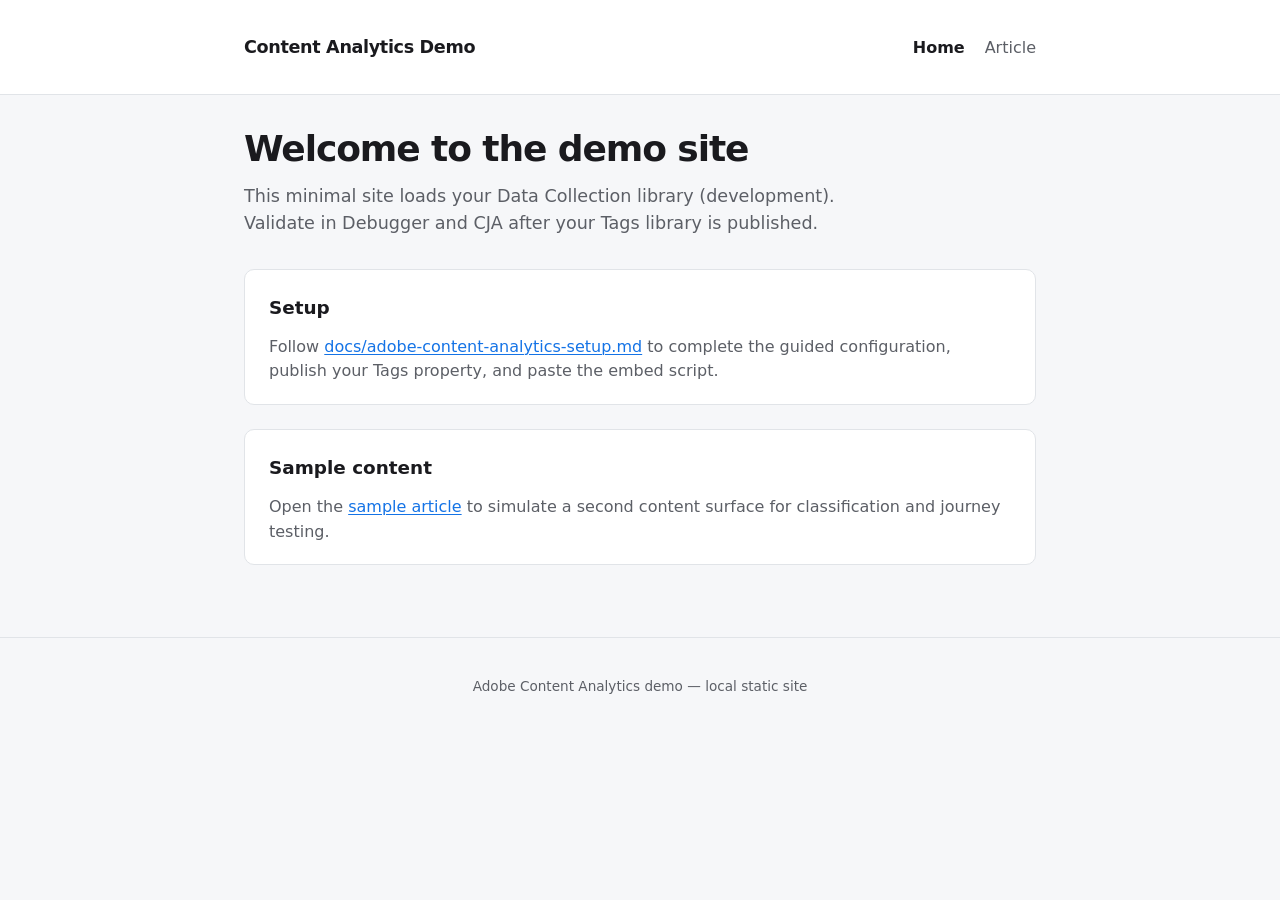
==== index.html @ 8f9f82d4 "Add Adobe Content Analytics static demo site Includes multi-page HTML, Tags embed snippet, setup doc" ====
<!DOCTYPE html>
<html lang="en">
  <head>
    <meta charset="utf-8" />
    <meta name="viewport" content="width=device-width, initial-scale=1" />
    <!-- Adobe Tags: load early in <head>. Keep in sync with snippets/tags-head.html. -->
    <script src="https://assets.adobedtm.com/ff6e3f45e83f/5d39978f682c/launch-60832f63047a-development.min.js" async></script>
    <title>ACA Demo — Home</title>
    <link rel="stylesheet" href="css/styles.css" />
  </head>
  <body>
    <a class="skip-link" href="#main">Skip to content</a>
    <header>
      <div class="header-inner">
        <p class="logo"><a href="index.html">Content Analytics Demo</a></p>
        <nav aria-label="Primary">
          <a href="index.html" aria-current="page">Home</a>
          <a href="article.html">Article</a>
        </nav>
      </div>
    </header>
    <main id="main">
      <div class="hero">
        <h1>Welcome to the demo site</h1>
        <p class="lede">
          This minimal site loads your Data Collection library (development). Validate in Debugger
          and CJA after your Tags library is published.
        </p>
      </div>
      <section class="card" aria-labelledby="card-setup">
        <h2 id="card-setup">Setup</h2>
        <p>
          Follow <a href="docs/adobe-content-analytics-setup.md">docs/adobe-content-analytics-setup.md</a>
          to complete the guided configuration, publish your Tags property, and paste the embed
          script.
        </p>
      </section>
      <section class="card" aria-labelledby="card-sample">
        <h2 id="card-sample">Sample content</h2>
        <p>
          Open the <a href="article.html">sample article</a> to simulate a second content surface
          for classification and journey testing.
        </p>
      </section>
    </main>
    <footer>
      <p>Adobe Content Analytics demo — local static site</p>
    </footer>
  </body>
</html>
---- css/styles.css ----
:root {
  color-scheme: light dark;
  --bg: #f6f7f9;
  --fg: #1a1a1e;
  --muted: #5c5f66;
  --accent: #1473e6;
  --card: #fff;
  --border: #e1e4e8;
}

@media (prefers-color-scheme: dark) {
  :root {
    --bg: #121214;
    --fg: #f0f0f2;
    --muted: #a8acb3;
    --card: #1c1c21;
    --border: #2e3138;
  }
}

*,
*::before,
*::after {
  box-sizing: border-box;
}

body {
  margin: 0;
  min-height: 100vh;
  font-family: "Adobe Clean", "Source Sans 3", system-ui, sans-serif;
  font-size: 1rem;
  line-height: 1.55;
  color: var(--fg);
  background: var(--bg);
}

a {
  color: var(--accent);
  text-decoration-thickness: 1px;
  text-underline-offset: 2px;
}

a:hover {
  text-decoration-thickness: 2px;
}

.skip-link {
  position: absolute;
  left: -9999px;
  z-index: 999;
  padding: 0.5rem 1rem;
  background: var(--accent);
  color: #fff;
}

.skip-link:focus {
  left: 0.5rem;
  top: 0.5rem;
}

header {
  border-bottom: 1px solid var(--border);
  background: var(--card);
}

.header-inner {
  max-width: 52rem;
  margin: 0 auto;
  padding: 1rem 1.25rem;
  display: flex;
  flex-wrap: wrap;
  align-items: baseline;
  justify-content: space-between;
  gap: 0.75rem;
}

.logo {
  font-weight: 700;
  font-size: 1.1rem;
  letter-spacing: -0.02em;
}

.logo a {
  color: inherit;
  text-decoration: none;
}

nav {
  display: flex;
  gap: 1.25rem;
}

nav a {
  color: var(--muted);
  font-weight: 500;
  text-decoration: none;
}

nav a[aria-current="page"] {
  color: var(--fg);
  font-weight: 600;
}

main {
  max-width: 52rem;
  margin: 0 auto;
  padding: 2rem 1.25rem 3rem;
}

.hero {
  margin-bottom: 2rem;
}

.hero h1 {
  font-size: clamp(1.75rem, 4vw, 2.25rem);
  font-weight: 700;
  letter-spacing: -0.03em;
  line-height: 1.2;
  margin: 0 0 0.75rem;
}

.lede {
  font-size: 1.1rem;
  color: var(--muted);
  max-width: 40rem;
  margin: 0;
}

.card {
  background: var(--card);
  border: 1px solid var(--border);
  border-radius: 10px;
  padding: 1.5rem 1.5rem 1.25rem;
  margin-bottom: 1.5rem;
}

.card h2 {
  font-size: 1.15rem;
  margin: 0 0 0.75rem;
}

.card p {
  margin: 0 0 0.75rem;
  color: var(--muted);
}

.card p:last-child {
  margin-bottom: 0;
}

.article-meta {
  font-size: 0.9rem;
  color: var(--muted);
  margin-bottom: 1rem;
}

.article-body figure {
  margin: 1.5rem 0;
}

.article-body img {
  width: 100%;
  height: auto;
  border-radius: 8px;
  border: 1px solid var(--border);
}

figcaption {
  font-size: 0.85rem;
  color: var(--muted);
  margin-top: 0.5rem;
}

footer {
  border-top: 1px solid var(--border);
  padding: 1.5rem 1.25rem;
  text-align: center;
  font-size: 0.85rem;
  color: var(--muted);
}
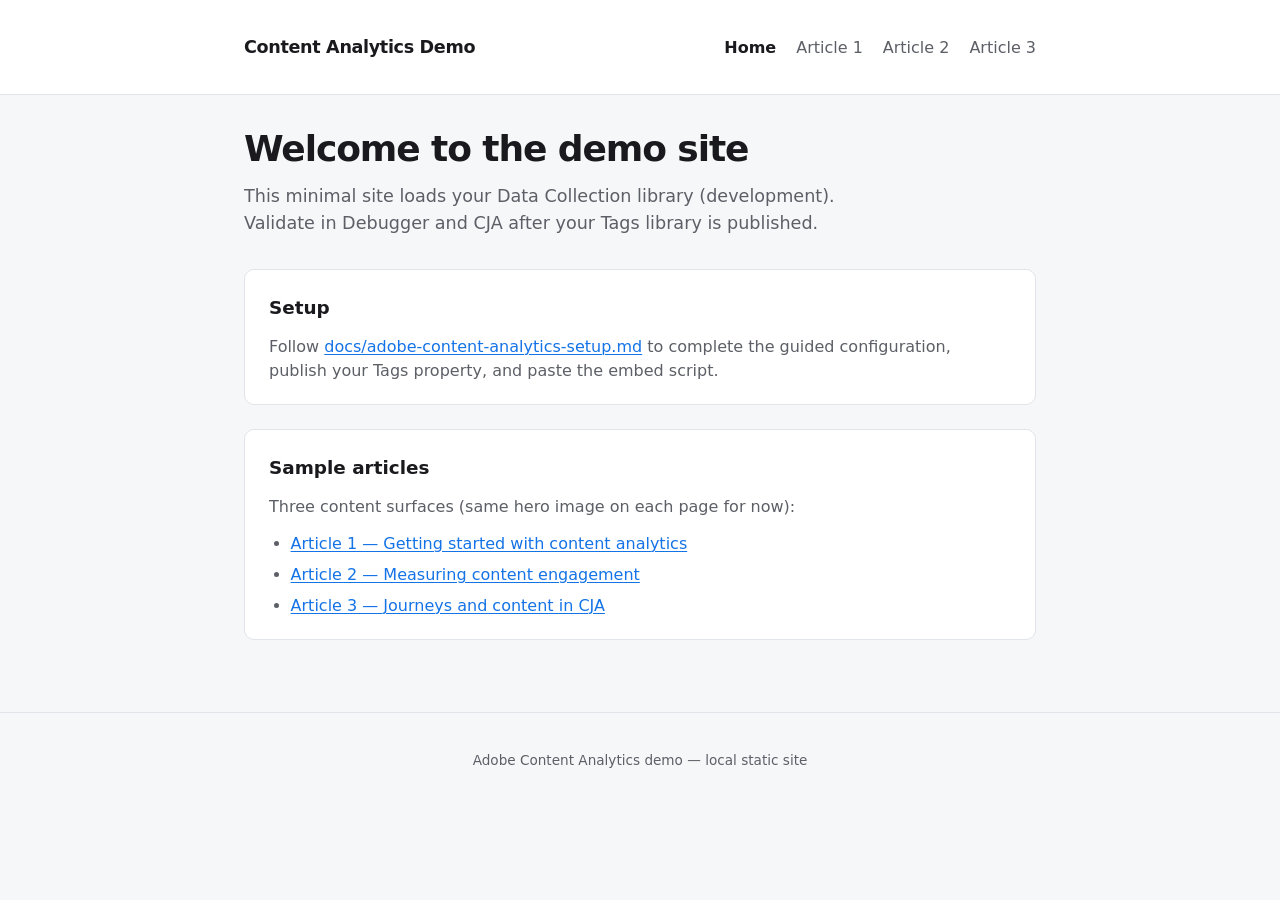
==== commit 067b2dda: "Add Article 2 and 3, CTAs, per-article images, homepage links - article2.html / article3.html with s" ====
--- a/index.html
+++ b/index.html
@@ -15,7 +15,9 @@
         <p class="logo"><a href="index.html">Content Analytics Demo</a></p>
         <nav aria-label="Primary">
           <a href="index.html" aria-current="page">Home</a>
-          <a href="article.html">Article</a>
+          <a href="article.html">Article 1</a>
+          <a href="article2.html">Article 2</a>
+          <a href="article3.html">Article 3</a>
         </nav>
       </div>
     </header>
@@ -36,11 +38,13 @@
         </p>
       </section>
       <section class="card" aria-labelledby="card-sample">
-        <h2 id="card-sample">Sample content</h2>
-        <p>
-          Open the <a href="article.html">sample article</a> to simulate a second content surface
-          for classification and journey testing.
-        </p>
+        <h2 id="card-sample">Sample articles</h2>
+        <p>Three content surfaces (same hero image on each page for now):</p>
+        <ul class="article-links">
+          <li><a href="article.html">Article 1 — Getting started with content analytics</a></li>
+          <li><a href="article2.html">Article 2 — Measuring content engagement</a></li>
+          <li><a href="article3.html">Article 3 — Journeys and content in CJA</a></li>
+        </ul>
       </section>
     </main>
     <footer>
--- a/css/styles.css
+++ b/css/styles.css
@@ -148,6 +148,20 @@
   margin-bottom: 0;
 }
 
+.article-links {
+  margin: 0.75rem 0 0;
+  padding-left: 1.35rem;
+  color: var(--muted);
+}
+
+.article-links li {
+  margin-bottom: 0.4rem;
+}
+
+.article-links li:last-child {
+  margin-bottom: 0;
+}
+
 .article-meta {
   font-size: 0.9rem;
   color: var(--muted);
@@ -171,6 +185,50 @@
   margin-top: 0.5rem;
 }
 
+.article-actions {
+  display: flex;
+  flex-wrap: wrap;
+  gap: 0.75rem;
+  margin: 1.25rem 0 0;
+}
+
+.btn {
+  font: inherit;
+  font-weight: 600;
+  font-size: 0.95rem;
+  line-height: 1.2;
+  padding: 0.65rem 1.25rem;
+  border-radius: 8px;
+  border: 1px solid transparent;
+  cursor: pointer;
+  transition: background 0.15s ease, border-color 0.15s ease, color 0.15s ease;
+}
+
+.btn:focus-visible {
+  outline: 2px solid var(--accent);
+  outline-offset: 2px;
+}
+
+.btn-primary {
+  background: var(--accent);
+  color: #fff;
+}
+
+.btn-primary:hover {
+  filter: brightness(1.06);
+}
+
+.btn-secondary {
+  background: var(--card);
+  color: var(--fg);
+  border-color: var(--border);
+}
+
+.btn-secondary:hover {
+  background: var(--bg);
+  border-color: var(--muted);
+}
+
 footer {
   border-top: 1px solid var(--border);
   padding: 1.5rem 1.25rem;
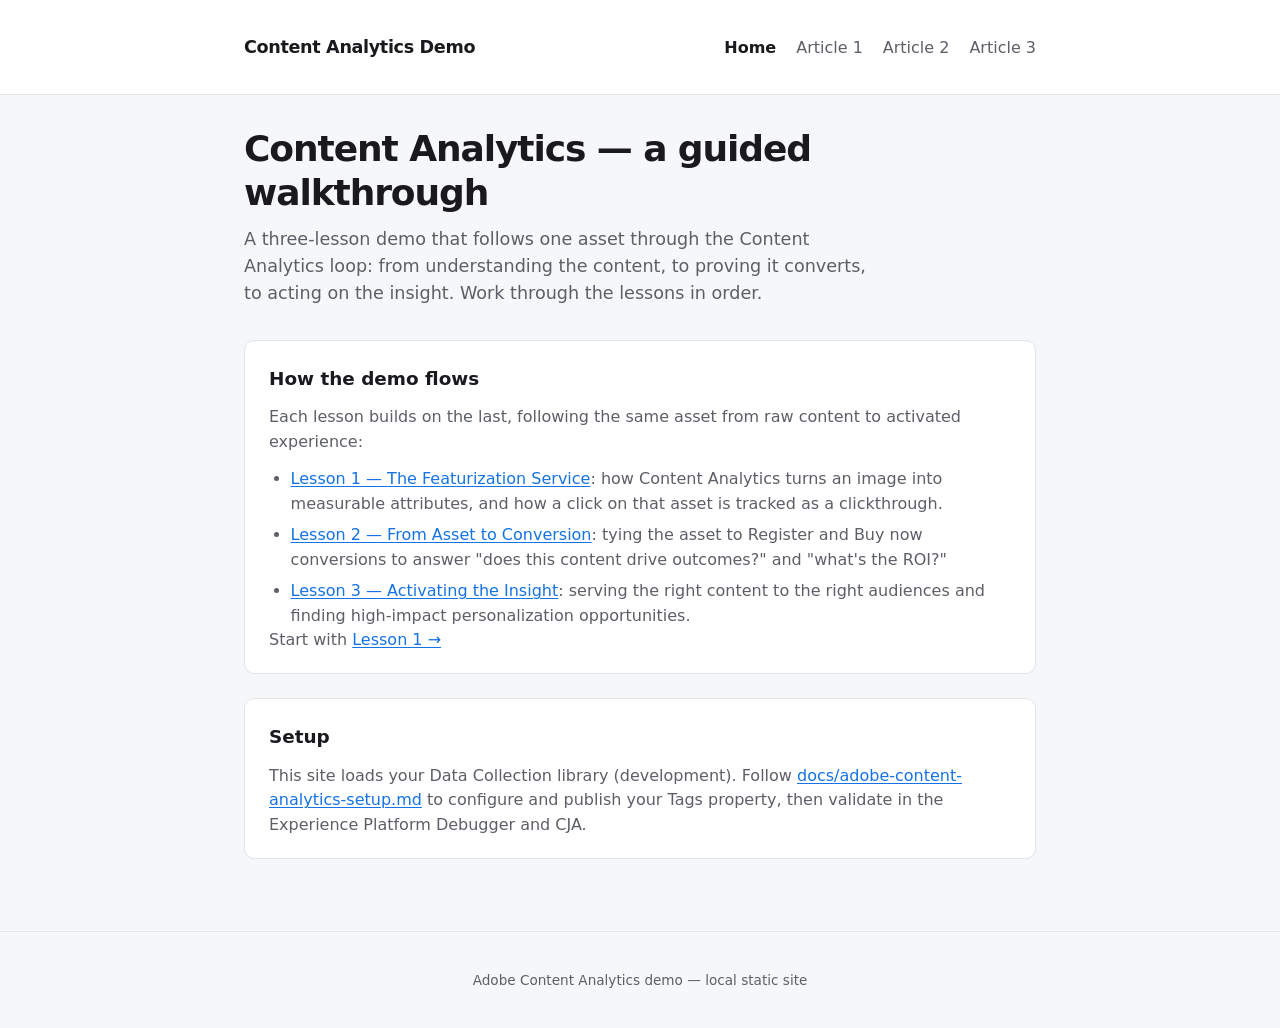
==== commit 9a0dad4e: "Reframe homepage as guided three-lesson walkthrough Replace the generic "demo site" intro with a wal" ====
--- a/index.html
+++ b/index.html
@@ -23,28 +23,46 @@
     </header>
     <main id="main">
       <div class="hero">
-        <h1>Welcome to the demo site</h1>
+        <h1>Content Analytics — a guided walkthrough</h1>
         <p class="lede">
-          This minimal site loads your Data Collection library (development). Validate in Debugger
-          and CJA after your Tags library is published.
+          A three-lesson demo that follows one asset through the Content Analytics loop:
+          from understanding the content, to proving it converts, to acting on the insight.
+          Work through the lessons in order.
         </p>
       </div>
+      <section class="card" aria-labelledby="card-flow">
+        <h2 id="card-flow">How the demo flows</h2>
+        <p>
+          Each lesson builds on the last, following the same asset from raw content to activated
+          experience:
+        </p>
+        <ul class="article-links">
+          <li>
+            <a href="article.html">Lesson 1 — The Featurization Service</a>:
+            how Content Analytics turns an image into measurable attributes, and how a click on
+            that asset is tracked as a clickthrough.
+          </li>
+          <li>
+            <a href="article2.html">Lesson 2 — From Asset to Conversion</a>:
+            tying the asset to Register and Buy now conversions to answer "does this content
+            drive outcomes?" and "what's the ROI?"
+          </li>
+          <li>
+            <a href="article3.html">Lesson 3 — Activating the Insight</a>:
+            serving the right content to the right audiences and finding high-impact
+            personalization opportunities.
+          </li>
+        </ul>
+        <p>Start with <a href="article.html">Lesson 1 →</a></p>
+      </section>
       <section class="card" aria-labelledby="card-setup">
         <h2 id="card-setup">Setup</h2>
         <p>
-          Follow <a href="docs/adobe-content-analytics-setup.md">docs/adobe-content-analytics-setup.md</a>
-          to complete the guided configuration, publish your Tags property, and paste the embed
-          script.
+          This site loads your Data Collection library (development). Follow
+          <a href="docs/adobe-content-analytics-setup.md">docs/adobe-content-analytics-setup.md</a>
+          to configure and publish your Tags property, then validate in the Experience Platform
+          Debugger and CJA.
         </p>
-      </section>
-      <section class="card" aria-labelledby="card-sample">
-        <h2 id="card-sample">Sample articles</h2>
-        <p>Three content surfaces (same hero image on each page for now):</p>
-        <ul class="article-links">
-          <li><a href="article.html">Article 1 — Getting started with content analytics</a></li>
-          <li><a href="article2.html">Article 2 — Measuring content engagement</a></li>
-          <li><a href="article3.html">Article 3 — Journeys and content in CJA</a></li>
-        </ul>
       </section>
     </main>
     <footer>
--- a/css/styles.css
+++ b/css/styles.css
@@ -170,6 +170,17 @@
 
 .article-body figure {
   margin: 1.5rem 0;
+}
+
+.asset-link {
+  display: block;
+  line-height: 0;
+  border-radius: 8px;
+}
+
+.asset-link:focus-visible {
+  outline: 2px solid var(--accent);
+  outline-offset: 3px;
 }
 
 .article-body img {
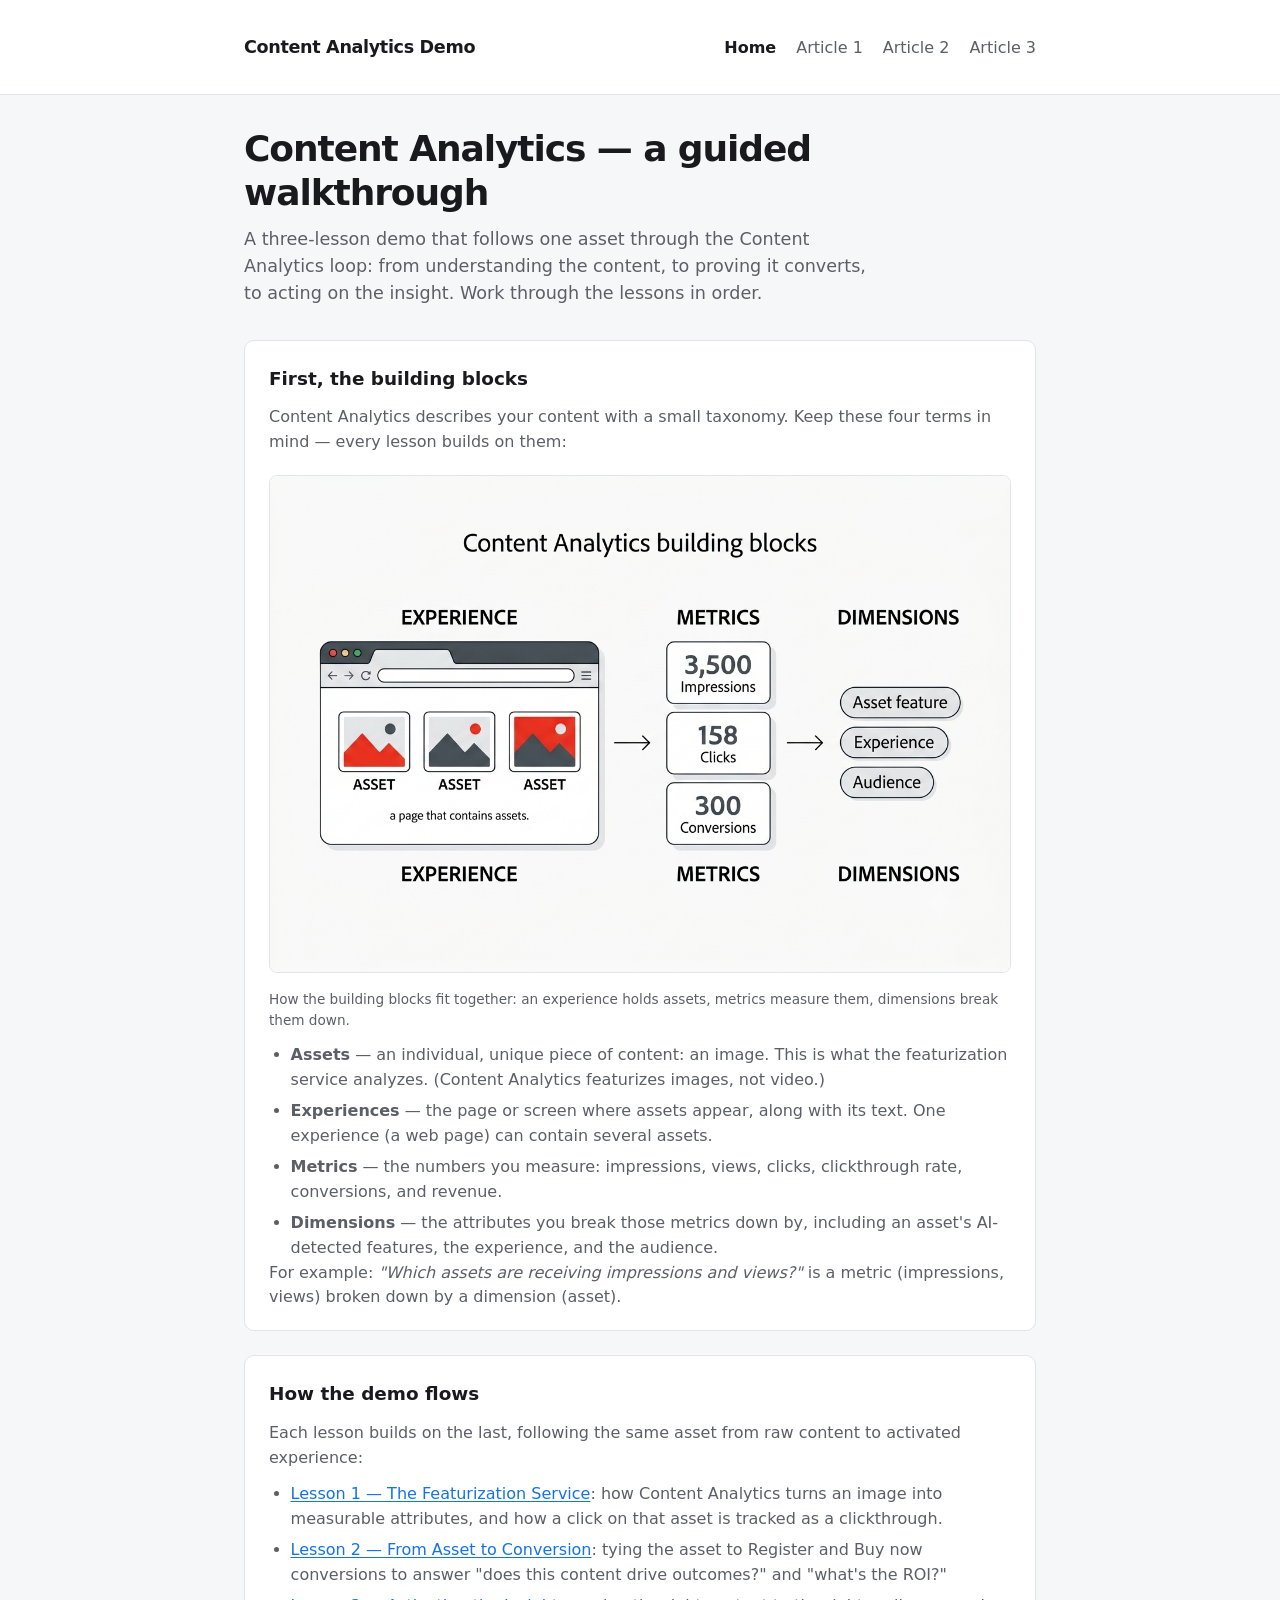
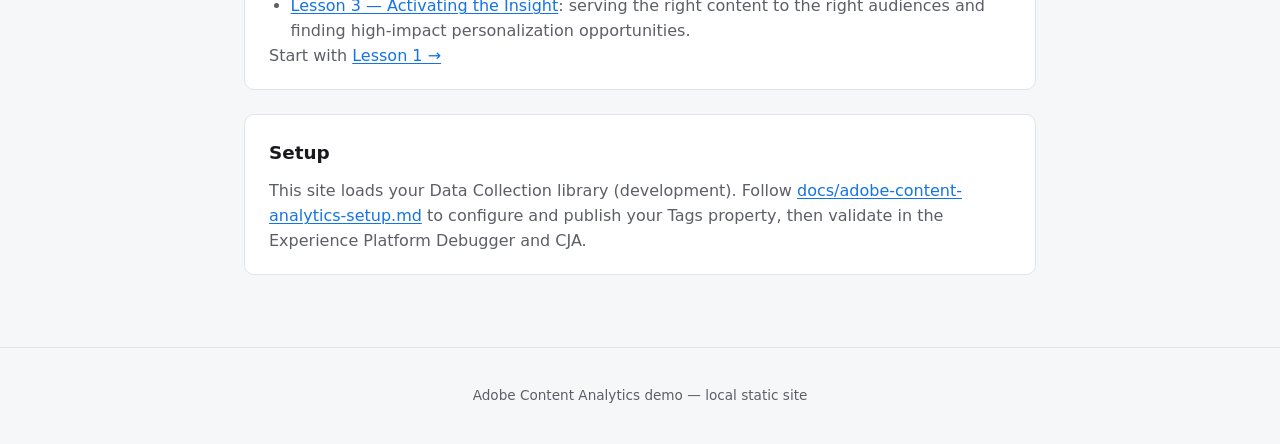
==== commit bdf1390f: "Add taxonomy diagram and fix content accuracy against ACA docs Validated page copy against the offic" ====
--- a/index.html
+++ b/index.html
@@ -30,6 +30,45 @@
           Work through the lessons in order.
         </p>
       </div>
+      <section class="card" aria-labelledby="card-basics">
+        <h2 id="card-basics">First, the building blocks</h2>
+        <p>
+          Content Analytics describes your content with a small taxonomy. Keep these four terms in
+          mind — every lesson builds on them:
+        </p>
+        <figure>
+          <img
+            src="images/taxonomy-diagram.png"
+            alt="Diagram: an Experience (a web page) contains Assets (images); Metrics measure them (impressions, clicks, conversions); Dimensions break them down (asset feature, experience, audience)."
+            loading="lazy"
+            decoding="async"
+          />
+          <figcaption>How the building blocks fit together: an experience holds assets, metrics measure them, dimensions break them down.</figcaption>
+        </figure>
+        <ul class="article-links">
+          <li>
+            <strong>Assets</strong> — an individual, unique piece of content: an image.
+            This is what the featurization service analyzes. (Content Analytics featurizes
+            images, not video.)
+          </li>
+          <li>
+            <strong>Experiences</strong> — the page or screen where assets appear, along with its
+            text. One experience (a web page) can contain several assets.
+          </li>
+          <li>
+            <strong>Metrics</strong> — the numbers you measure: impressions, views, clicks,
+            clickthrough rate, conversions, and revenue.
+          </li>
+          <li>
+            <strong>Dimensions</strong> — the attributes you break those metrics down by,
+            including an asset's AI-detected features, the experience, and the audience.
+          </li>
+        </ul>
+        <p>
+          For example: <em>"Which assets are receiving impressions and views?"</em> is a metric
+          (impressions, views) broken down by a dimension (asset).
+        </p>
+      </section>
       <section class="card" aria-labelledby="card-flow">
         <h2 id="card-flow">How the demo flows</h2>
         <p>
--- a/css/styles.css
+++ b/css/styles.css
@@ -183,11 +183,16 @@
   outline-offset: 3px;
 }
 
-.article-body img {
+.article-body img,
+.card figure img {
   width: 100%;
   height: auto;
   border-radius: 8px;
   border: 1px solid var(--border);
+}
+
+.card figure {
+  margin: 1.25rem 0 0.5rem;
 }
 
 figcaption {
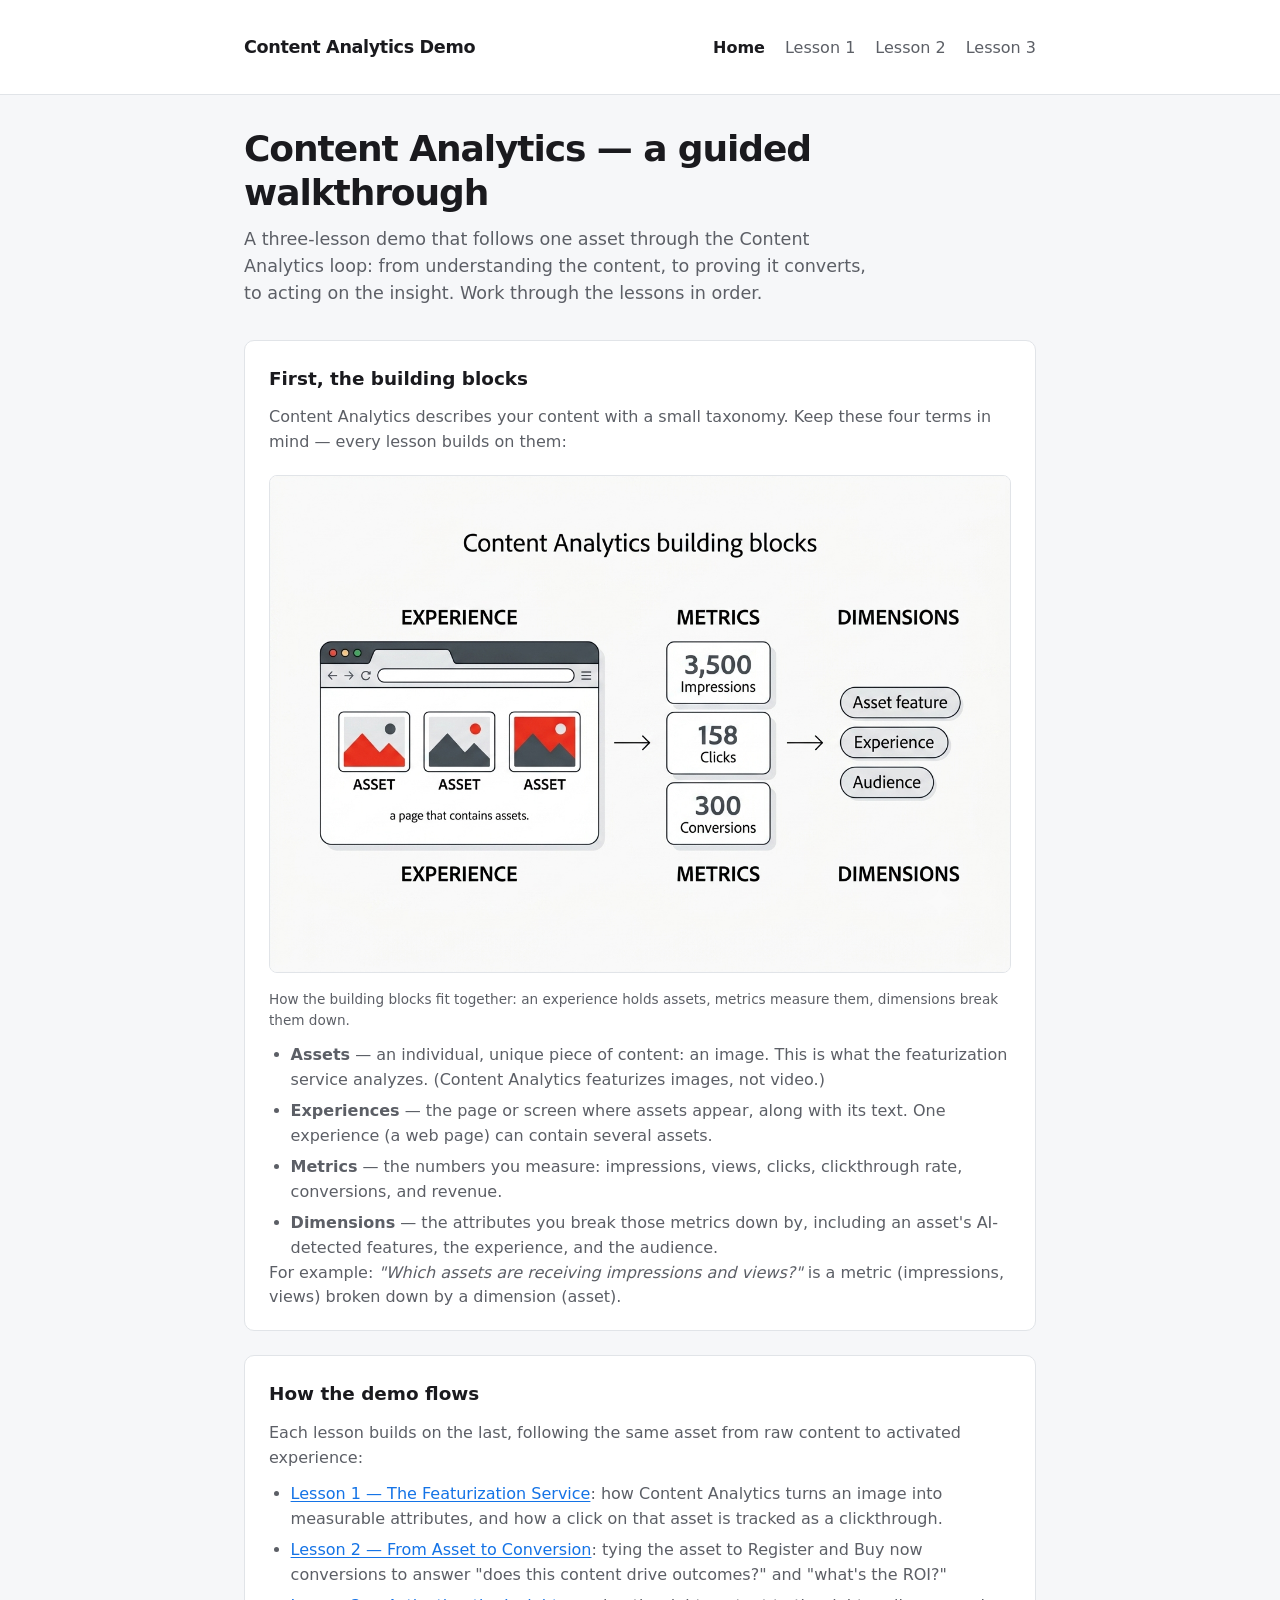
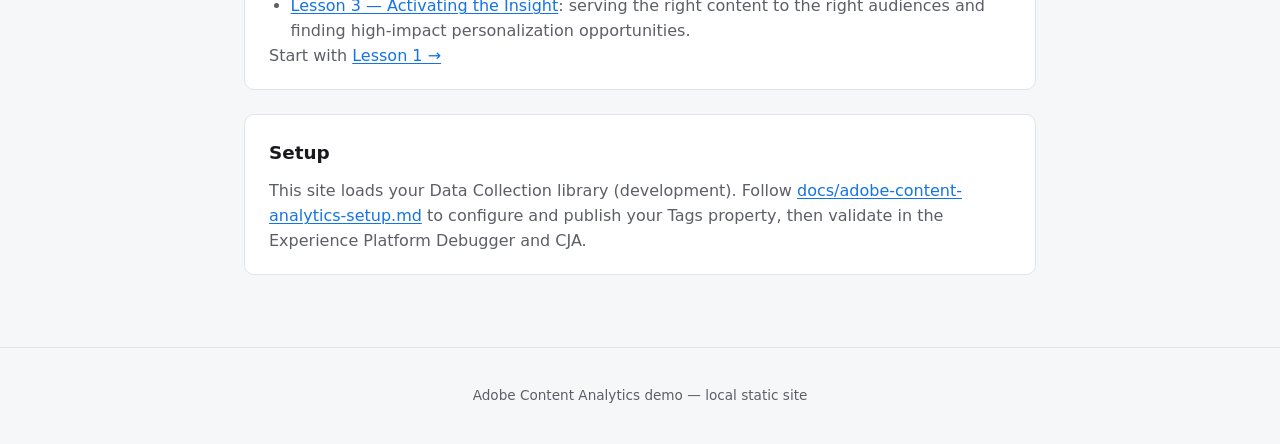
==== commit 3a31bab2: "Rename nav to Lessons and polish Lesson 2 conversion section - Top navigation labels changed from "A" ====
--- a/index.html
+++ b/index.html
@@ -15,9 +15,9 @@
         <p class="logo"><a href="index.html">Content Analytics Demo</a></p>
         <nav aria-label="Primary">
           <a href="index.html" aria-current="page">Home</a>
-          <a href="article.html">Article 1</a>
-          <a href="article2.html">Article 2</a>
-          <a href="article3.html">Article 3</a>
+          <a href="article.html">Lesson 1</a>
+          <a href="article2.html">Lesson 2</a>
+          <a href="article3.html">Lesson 3</a>
         </nav>
       </div>
     </header>
--- a/css/styles.css
+++ b/css/styles.css
@@ -205,7 +205,23 @@
   display: flex;
   flex-wrap: wrap;
   gap: 0.75rem;
-  margin: 1.25rem 0 0;
+  margin: 1.25rem 0 2.25rem;
+}
+
+.flow {
+  display: flex;
+  flex-wrap: wrap;
+  align-items: center;
+  gap: 0.5rem;
+  padding: 0.75rem 1rem;
+  border: 1px solid var(--border);
+  border-radius: 8px;
+  background: rgba(255, 255, 255, 0.03);
+}
+
+.flow span {
+  color: var(--accent);
+  font-weight: 700;
 }
 
 .btn {
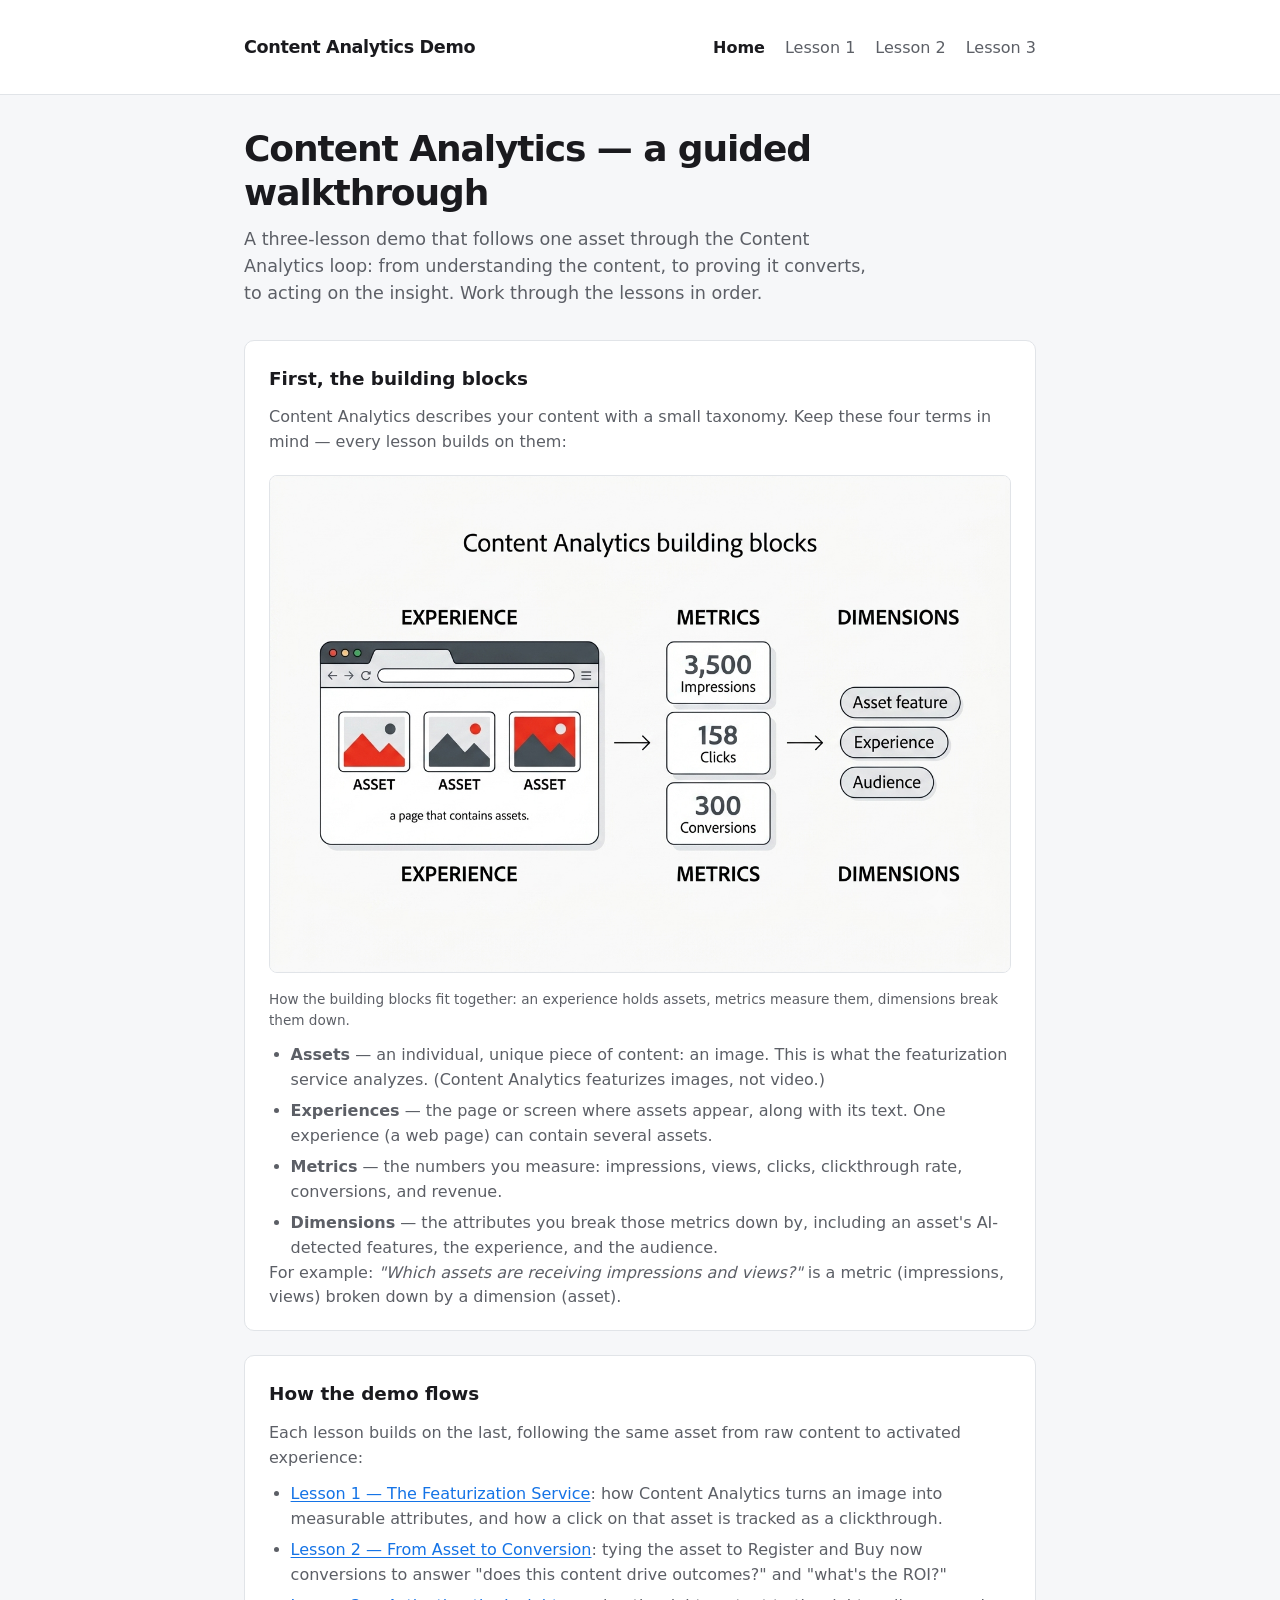
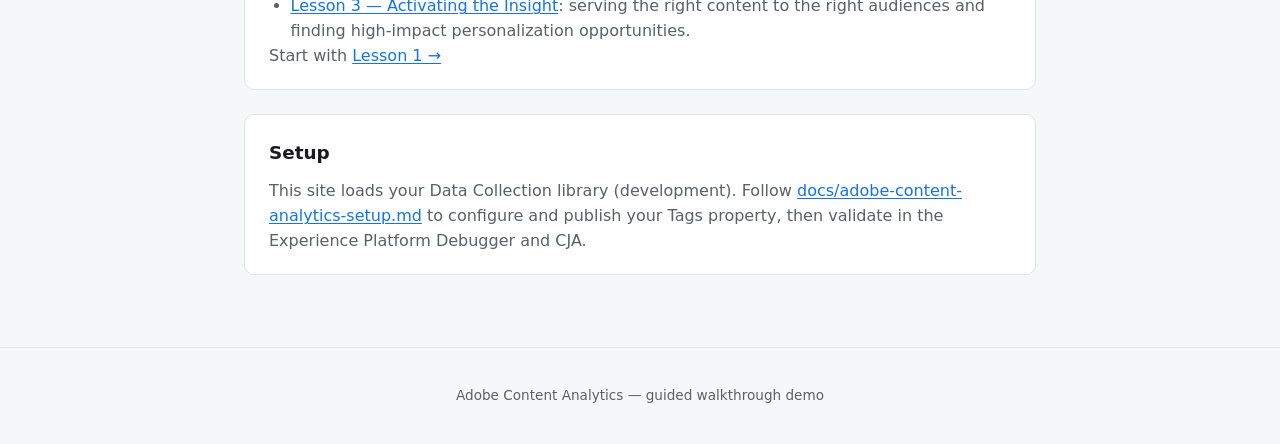
==== commit 1f04c4b1: "Declutter: align titles/data layer to lessons, update footer, trim comments - Footer: "local static " ====
--- a/index.html
+++ b/index.html
@@ -3,9 +3,9 @@
   <head>
     <meta charset="utf-8" />
     <meta name="viewport" content="width=device-width, initial-scale=1" />
-    <!-- Adobe Tags: load early in <head>. Keep in sync with snippets/tags-head.html. -->
+    <!-- Adobe Tags: load early in <head>. -->
     <script src="https://assets.adobedtm.com/ff6e3f45e83f/5d39978f682c/launch-60832f63047a-development.min.js" async></script>
-    <title>ACA Demo — Home</title>
+    <title>Content Analytics — Guided Walkthrough</title>
     <link rel="stylesheet" href="css/styles.css" />
   </head>
   <body>
@@ -105,7 +105,7 @@
       </section>
     </main>
     <footer>
-      <p>Adobe Content Analytics demo — local static site</p>
+      <p>Adobe Content Analytics — guided walkthrough demo</p>
     </footer>
   </body>
 </html>
